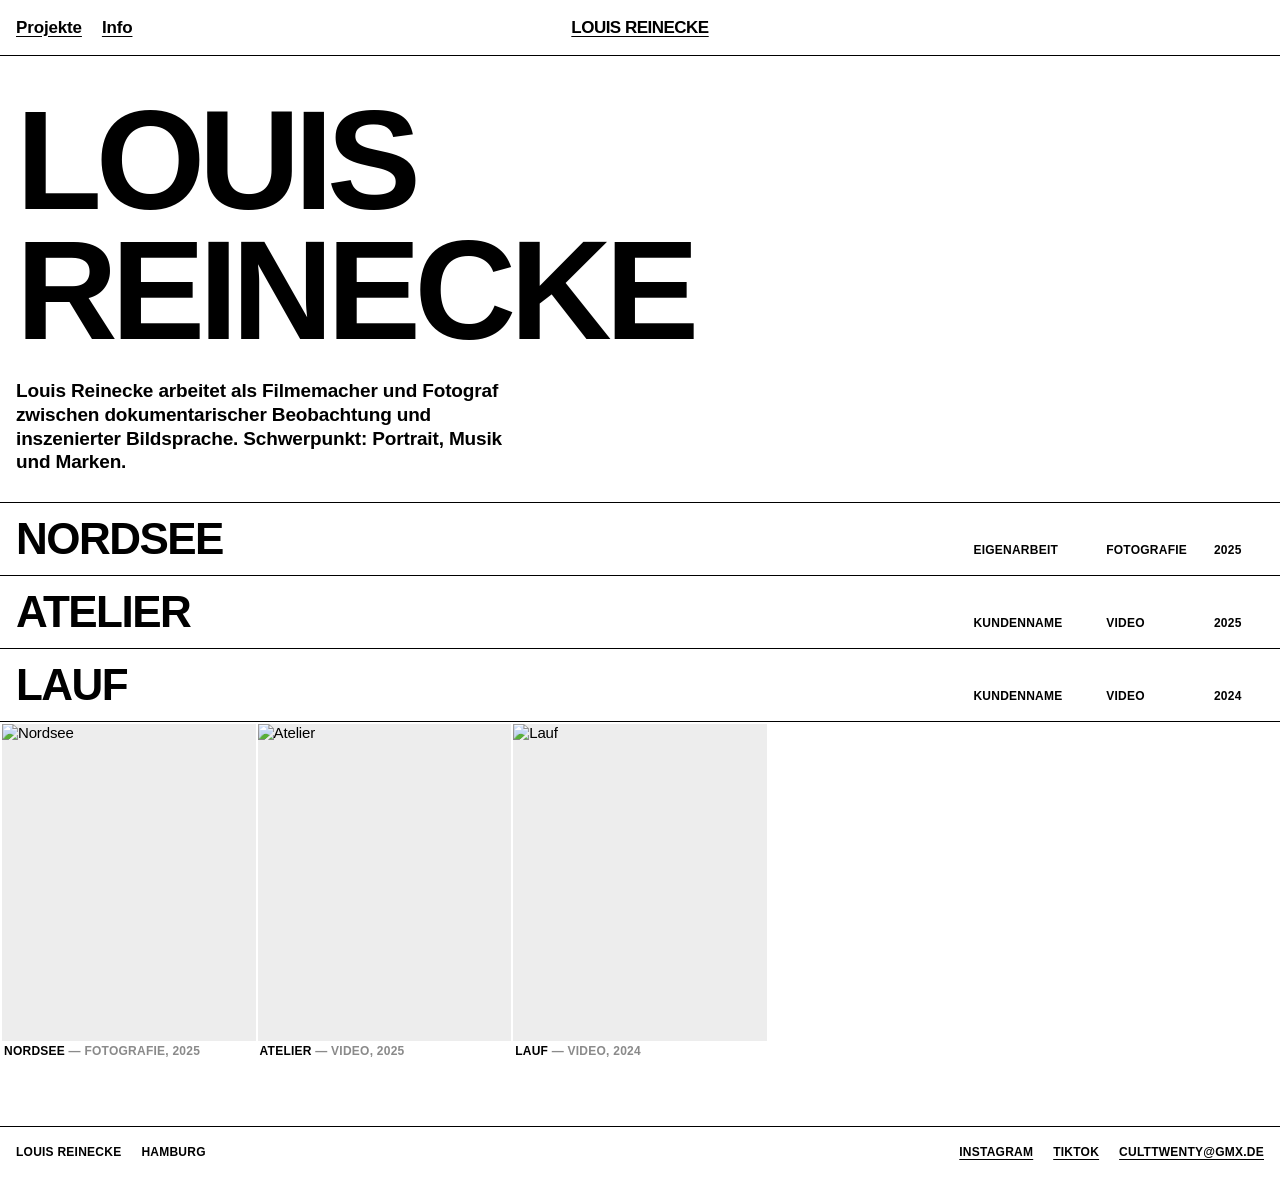
==== index.html @ aaf78e18 "Portfolio-Website: statisches Grundgerüst mit Projektdatenmodell Minimalistische Portfolio-Seite ohn" ====
<!doctype html>
<html lang="de">
<head>
<meta charset="utf-8">
<meta name="viewport" content="width=device-width, initial-scale=1">
<title>Louis Reinecke — Video &amp; Fotografie</title>
<meta name="description" content="Portfolio von Louis Reinecke: Video- und Fotoprojekte.">
<link rel="stylesheet" href="css/style.css">
</head>
<body>
  <nav class="nav">
    <div class="nav__left">
      <a href="index.html">Projekte</a>
      <a href="info.html">Info</a>
    </div>
    <a class="nav__mark" href="index.html" data-site-name>LOUIS REINECKE</a>
  </nav>
  <main>
    <header class="hero">
      <h1>Louis<br>Reinecke</h1>
      <p data-lede></p>
    </header>
    <section class="index" data-index></section>
    <section class="grid" data-grid></section>
  </main>
  <footer class="foot" data-foot></footer>
  <script src="js/app.js"></script>
</body>
</html>
---- css/style.css ----
/* LOUIS REINECKE — minimal portfolio */

:root {
  --bg: #ffffff;
  --fg: #000000;
  --muted: #8a8a8a;
  --rule: #000000;
  --pad: 16px;
  --nav-h: 56px;
}

*, *::before, *::after { box-sizing: border-box; }

html { -webkit-text-size-adjust: 100%; }

body {
  margin: 0;
  background: var(--bg);
  color: var(--fg);
  font-family: "Helvetica Neue", Helvetica, Arial, "Inter", system-ui, sans-serif;
  font-size: 15px;
  line-height: 1.25;
  letter-spacing: -0.01em;
  -webkit-font-smoothing: antialiased;
}

a { color: inherit; text-decoration: none; }

img, video, iframe { display: block; max-width: 100%; }

/* ---------- Navigation ---------- */

.nav {
  position: sticky;
  top: 0;
  z-index: 10;
  display: flex;
  align-items: center;
  justify-content: space-between;
  height: var(--nav-h);
  padding: 0 var(--pad);
  background: var(--bg);
  border-bottom: 1px solid var(--rule);
}

.nav a {
  font-weight: 700;
  font-size: 17px;
  text-decoration: underline;
  text-underline-offset: 3px;
}

.nav__left { display: flex; gap: 20px; }

.nav__mark {
  position: absolute;
  left: 50%;
  transform: translateX(-50%);
  font-weight: 800;
  font-size: 19px;
  letter-spacing: -0.03em;
  text-decoration: none;
}

@media (max-width: 640px) {
  .nav__mark { position: static; transform: none; }
  .nav__left { gap: 14px; }
  .nav a, .nav__mark { font-size: 14px; }
}

/* ---------- Hero ---------- */

.hero { padding: 40px var(--pad) 28px; }

.hero h1 {
  margin: 0;
  font-weight: 800;
  font-size: clamp(44px, 11vw, 168px);
  line-height: 0.92;
  letter-spacing: -0.045em;
  text-transform: uppercase;
}

.hero p {
  max-width: 46ch;
  margin: 24px 0 0;
  font-weight: 700;
  font-size: clamp(15px, 1.5vw, 19px);
  line-height: 1.25;
}

/* ---------- Index / Projektliste ---------- */

.index { border-top: 1px solid var(--rule); }

.row {
  display: grid;
  grid-template-columns: 1fr 14ch 11ch 6ch;
  gap: 16px;
  align-items: baseline;
  padding: 14px var(--pad);
  border-bottom: 1px solid var(--rule);
  transition: background 120ms linear;
}

.row:hover { background: var(--fg); color: var(--bg); }

.row__title {
  font-weight: 800;
  font-size: clamp(22px, 4.2vw, 44px);
  line-height: 1;
  letter-spacing: -0.035em;
  text-transform: uppercase;
}

.row__meta {
  font-weight: 700;
  font-size: 12px;
  text-transform: uppercase;
  letter-spacing: 0.02em;
}

@media (max-width: 700px) {
  .row { grid-template-columns: 1fr auto; }
  .row__meta--client { display: none; }
  .row__meta--type { grid-column: 1; }
}

/* ---------- Thumbnail-Raster ---------- */

.grid {
  display: grid;
  grid-template-columns: repeat(auto-fill, minmax(240px, 1fr));
  gap: 2px;
  padding: 2px;
}

.card { position: relative; display: block; }

.card__img {
  width: 100%;
  aspect-ratio: 4 / 5;
  object-fit: cover;
  background: #ededed;
}

.card__label {
  padding: 8px 2px 16px;
  font-weight: 700;
  font-size: 12px;
  text-transform: uppercase;
  letter-spacing: 0.02em;
}

.card__label span { color: var(--muted); }

/* ---------- Projektseite ---------- */

.project { padding: 40px var(--pad) 0; }

.project h1 {
  margin: 0;
  font-weight: 800;
  font-size: clamp(40px, 9vw, 132px);
  line-height: 0.92;
  letter-spacing: -0.045em;
  text-transform: uppercase;
}

.project__lede {
  max-width: 60ch;
  margin: 24px 0 0;
  font-weight: 700;
  font-size: clamp(15px, 1.5vw, 19px);
}

.specs {
  display: grid;
  grid-template-columns: repeat(auto-fit, minmax(150px, 1fr));
  gap: 20px;
  margin: 36px 0 40px;
  padding-top: 14px;
  border-top: 1px solid var(--rule);
}

.specs dt {
  font-weight: 700;
  font-size: 11px;
  text-transform: uppercase;
  letter-spacing: 0.06em;
  color: var(--muted);
}

.specs dd { margin: 5px 0 0; font-weight: 700; font-size: 15px; }

.media > * { margin-bottom: 2px; }

.media img { width: 100%; height: auto; }

.embed { position: relative; width: 100%; aspect-ratio: 16 / 9; }
.embed iframe { position: absolute; inset: 0; width: 100%; height: 100%; border: 0; }

.pager {
  display: flex;
  justify-content: space-between;
  gap: 16px;
  padding: 20px var(--pad);
  border-top: 1px solid var(--rule);
  font-weight: 700;
  font-size: 13px;
  text-transform: uppercase;
}

.pager a { text-decoration: underline; text-underline-offset: 3px; }

/* ---------- Info ---------- */

.info { padding: 40px var(--pad) 0; max-width: 62ch; }
.info h1 { font-weight: 800; font-size: clamp(36px, 7vw, 92px); line-height: 0.95; letter-spacing: -0.04em; text-transform: uppercase; margin: 0 0 24px; }
.info p { font-weight: 700; font-size: clamp(15px, 1.6vw, 20px); margin: 0 0 18px; }
.info a { text-decoration: underline; text-underline-offset: 3px; }

/* ---------- Footer ---------- */

.foot {
  display: flex;
  flex-wrap: wrap;
  gap: 8px 20px;
  margin-top: 64px;
  padding: 18px var(--pad);
  border-top: 1px solid var(--rule);
  font-weight: 700;
  font-size: 12px;
  text-transform: uppercase;
  letter-spacing: 0.02em;
}

.foot a { text-decoration: underline; text-underline-offset: 3px; }
.foot .foot__spacer { margin-left: auto; }

.empty { padding: 40px var(--pad); font-weight: 700; }
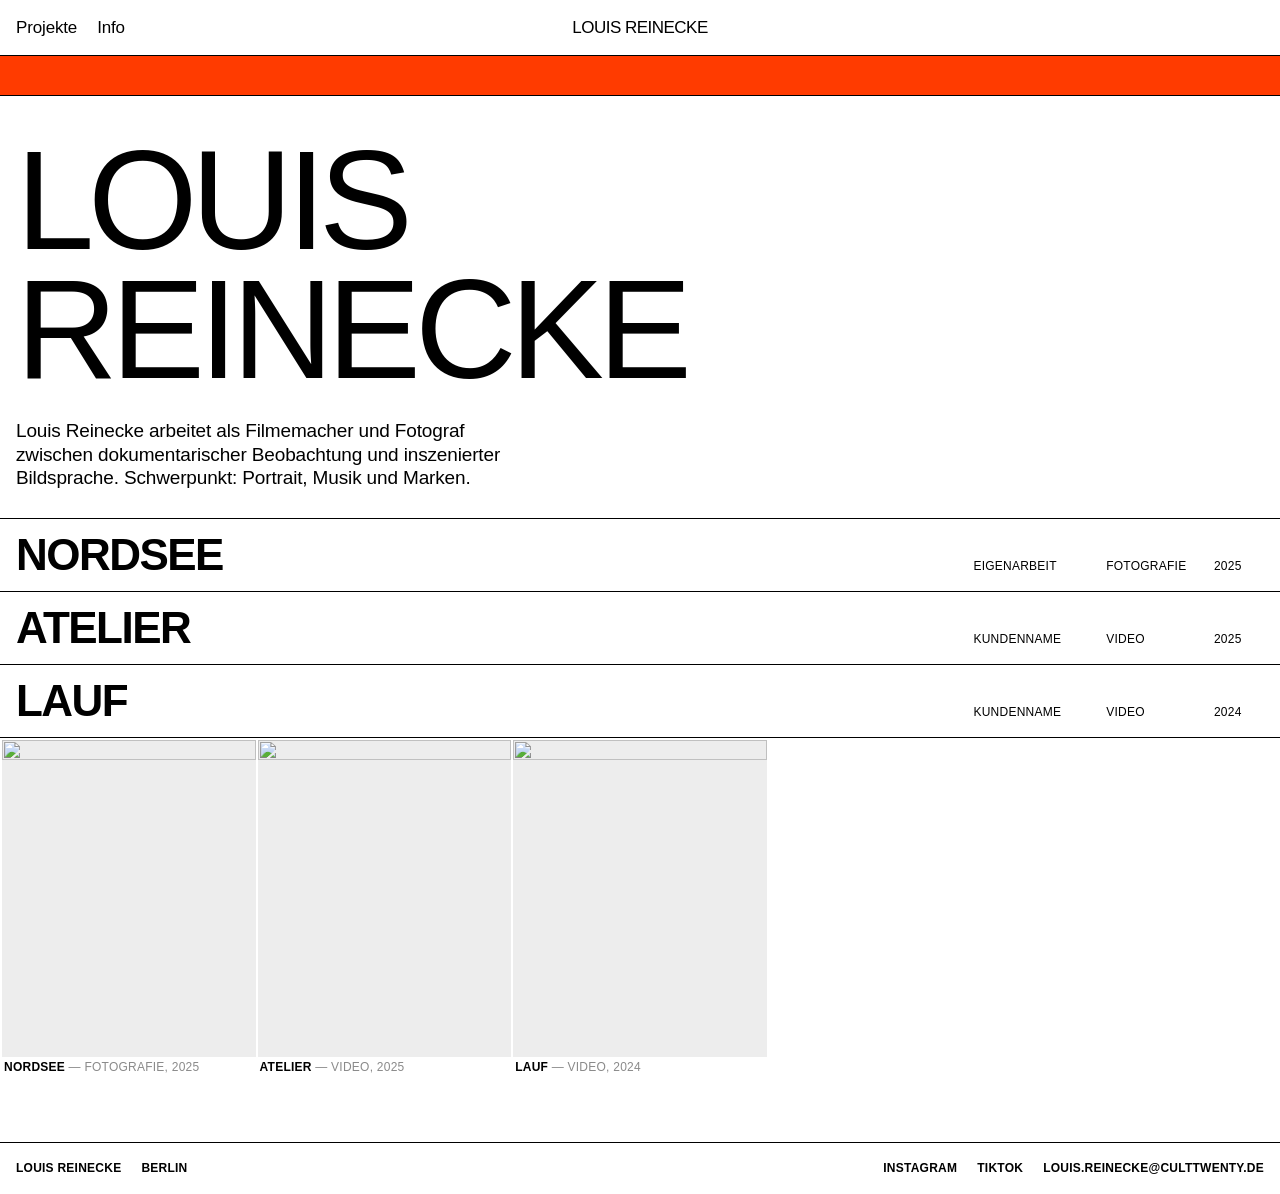
==== commit e1da8ec9: "Farbakzent, Laufband, Cursor-Vorschau und animierten Titel ergaenzen - Signalrot als einzige Akzentf" ====
--- a/index.html
+++ b/index.html
@@ -15,9 +15,10 @@
     </div>
     <a class="nav__mark" href="index.html" data-site-name>LOUIS REINECKE</a>
   </nav>
+  <div class="ticker" data-ticker></div>
   <main>
     <header class="hero">
-      <h1>Louis<br>Reinecke</h1>
+      <h1 data-split>Louis<br>Reinecke</h1>
       <p data-lede></p>
     </header>
     <section class="index" data-index></section>
--- a/css/style.css
+++ b/css/style.css
@@ -4,6 +4,7 @@
   --bg: #ffffff;
   --fg: #000000;
   --muted: #8a8a8a;
+  --accent: #ff3b00;
   --rule: #000000;
   --pad: 16px;
   --nav-h: 56px;
@@ -17,7 +18,11 @@
   margin: 0;
   background: var(--bg);
   color: var(--fg);
-  font-family: "Helvetica Neue", Helvetica, Arial, "Inter", system-ui, sans-serif;
+  /* SF Pro: auf Apple-Geraeten liefert -apple-system genau diese Schrift aus.
+     Apple lizenziert SF Pro nicht als Webfont, deshalb wird sie nicht geladen,
+     sondern vom System bezogen; ausserhalb greift der Fallback. */
+  font-family: -apple-system, BlinkMacSystemFont, "SF Pro Text", "SF Pro Display",
+    "Inter", "Helvetica Neue", Helvetica, Arial, sans-serif;
   font-size: 15px;
   line-height: 1.25;
   letter-spacing: -0.01em;
@@ -44,13 +49,14 @@
 }
 
 .nav a {
-  font-weight: 700;
+  font-weight: 500;
   font-size: 17px;
-  text-decoration: underline;
-  text-underline-offset: 3px;
 }
 
 .nav__left { display: flex; gap: 20px; }
+
+.nav a { transition: color 120ms linear; }
+.nav a:hover { color: var(--accent); }
 
 .nav__mark {
   position: absolute;
@@ -59,13 +65,18 @@
   font-weight: 800;
   font-size: 19px;
   letter-spacing: -0.03em;
-  text-decoration: none;
 }
 
 @media (max-width: 640px) {
-  .nav__mark { position: static; transform: none; }
+  .nav a { transition: color 120ms linear; }
+.nav a:hover { color: var(--accent); }
+
+.nav__mark { position: static; transform: none; }
   .nav__left { gap: 14px; }
-  .nav a, .nav__mark { font-size: 14px; }
+  .nav a, .nav a { transition: color 120ms linear; }
+.nav a:hover { color: var(--accent); }
+
+.nav__mark { font-size: 14px; }
 }
 
 /* ---------- Hero ---------- */
@@ -74,7 +85,7 @@
 
 .hero h1 {
   margin: 0;
-  font-weight: 800;
+  font-weight: 300;
   font-size: clamp(44px, 11vw, 168px);
   line-height: 0.92;
   letter-spacing: -0.045em;
@@ -84,7 +95,7 @@
 .hero p {
   max-width: 46ch;
   margin: 24px 0 0;
-  font-weight: 700;
+  font-weight: 400;
   font-size: clamp(15px, 1.5vw, 19px);
   line-height: 1.25;
 }
@@ -103,7 +114,7 @@
   transition: background 120ms linear;
 }
 
-.row:hover { background: var(--fg); color: var(--bg); }
+.row:hover { background: var(--accent); color: var(--bg); }
 
 .row__title {
   font-weight: 800;
@@ -114,7 +125,7 @@
 }
 
 .row__meta {
-  font-weight: 700;
+  font-weight: 500;
   font-size: 12px;
   text-transform: uppercase;
   letter-spacing: 0.02em;
@@ -152,7 +163,7 @@
   letter-spacing: 0.02em;
 }
 
-.card__label span { color: var(--muted); }
+.card__label span { color: var(--muted); font-weight: 400; }
 
 /* ---------- Projektseite ---------- */
 
@@ -170,7 +181,7 @@
 .project__lede {
   max-width: 60ch;
   margin: 24px 0 0;
-  font-weight: 700;
+  font-weight: 400;
   font-size: clamp(15px, 1.5vw, 19px);
 }
 
@@ -184,14 +195,14 @@
 }
 
 .specs dt {
-  font-weight: 700;
+  font-weight: 400;
   font-size: 11px;
   text-transform: uppercase;
   letter-spacing: 0.06em;
   color: var(--muted);
 }
 
-.specs dd { margin: 5px 0 0; font-weight: 700; font-size: 15px; }
+.specs dd { margin: 5px 0 0; font-weight: 500; font-size: 15px; }
 
 .media > * { margin-bottom: 2px; }
 
@@ -211,14 +222,16 @@
   text-transform: uppercase;
 }
 
-.pager a { text-decoration: underline; text-underline-offset: 3px; }
+.pager a { transition: color 120ms linear; }
+.pager a:hover { color: var(--accent); }
 
 /* ---------- Info ---------- */
 
 .info { padding: 40px var(--pad) 0; max-width: 62ch; }
 .info h1 { font-weight: 800; font-size: clamp(36px, 7vw, 92px); line-height: 0.95; letter-spacing: -0.04em; text-transform: uppercase; margin: 0 0 24px; }
-.info p { font-weight: 700; font-size: clamp(15px, 1.6vw, 20px); margin: 0 0 18px; }
-.info a { text-decoration: underline; text-underline-offset: 3px; }
+.info p { font-weight: 400; font-size: clamp(15px, 1.6vw, 20px); margin: 0 0 18px; }
+.info a { transition: color 120ms linear; }
+.info a:hover { color: var(--accent); }
 
 /* ---------- Footer ---------- */
 
@@ -235,7 +248,85 @@
   letter-spacing: 0.02em;
 }
 
-.foot a { text-decoration: underline; text-underline-offset: 3px; }
+.foot a { transition: color 120ms linear; }
+.foot a:hover { color: var(--accent); }
 .foot .foot__spacer { margin-left: auto; }
 
 .empty { padding: 40px var(--pad); font-weight: 700; }
+
+/* ---------- Spielerei 1: Bildvorschau am Cursor ---------- */
+
+.peek {
+  position: fixed;
+  top: 0;
+  left: 0;
+  z-index: 20;
+  width: 220px;
+  aspect-ratio: 4 / 5;
+  object-fit: cover;
+  background: var(--accent);
+  opacity: 0;
+  transform: translate(-50%, -50%) scale(0.92);
+  transition: opacity 140ms linear, transform 140ms ease-out;
+  pointer-events: none;
+}
+
+.peek.is-on { opacity: 1; transform: translate(-50%, -50%) scale(1); }
+
+/* Nur wo es einen echten Zeiger gibt — auf Touch waere es sinnlos. */
+@media (hover: none), (pointer: coarse) {
+  .peek { display: none; }
+}
+
+/* ---------- Spielerei 2: Laufband ---------- */
+
+.ticker {
+  overflow: hidden;
+  padding: 10px 0;
+  background: var(--accent);
+  color: var(--bg);
+  border-bottom: 1px solid var(--rule);
+  white-space: nowrap;
+}
+
+.ticker__track {
+  display: inline-block;
+  padding-left: 100%;
+  font-weight: 800;
+  font-size: 13px;
+  text-transform: uppercase;
+  letter-spacing: 0.02em;
+  animation: ticker 26s linear infinite;
+}
+
+.ticker:hover .ticker__track { animation-play-state: paused; }
+
+.ticker__track span { margin: 0 28px; }
+
+@keyframes ticker {
+  from { transform: translateX(0); }
+  to   { transform: translateX(-100%); }
+}
+
+@media (prefers-reduced-motion: reduce) {
+  .ticker__track { animation: none; padding-left: var(--pad); }
+  .peek { transition: none; }
+}
+
+/* ---------- Titel: Buchstaben atmen in Gewicht und Groesse ---------- */
+
+.ltr {
+  display: inline-block;
+  transform-origin: 50% 88%;
+  animation: breathe 4.5s ease-in-out infinite;
+  will-change: transform, font-weight;
+}
+
+@keyframes breathe {
+  0%, 100% { font-weight: 200; transform: scale(0.94); }
+  50%      { font-weight: 800; transform: scale(1.06); }
+}
+
+@media (prefers-reduced-motion: reduce) {
+  .ltr { animation: none; font-weight: 700; transform: none; }
+}
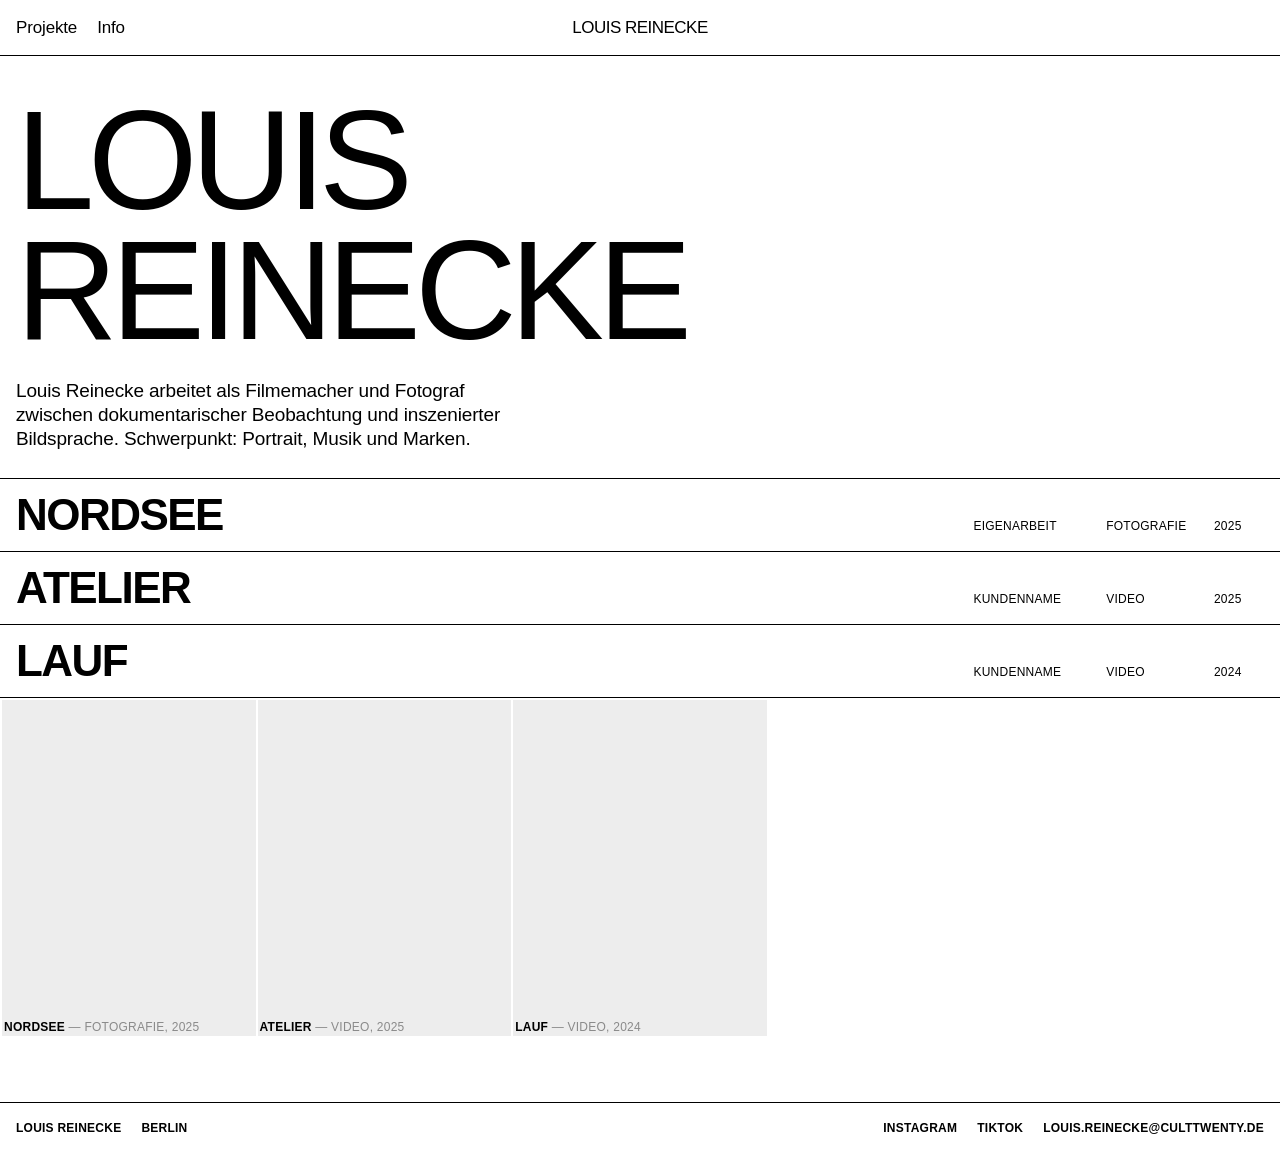
==== commit e95d0b39: "Laufband entfernen und haengende Hover-Vorschau beheben Die Vorschau erschien auch ohne vorhandenes " ====
--- a/index.html
+++ b/index.html
@@ -15,7 +15,6 @@
     </div>
     <a class="nav__mark" href="index.html" data-site-name>LOUIS REINECKE</a>
   </nav>
-  <div class="ticker" data-ticker></div>
   <main>
     <header class="hero">
       <h1 data-split>Louis<br>Reinecke</h1>
--- a/css/style.css
+++ b/css/style.css
@@ -146,7 +146,10 @@
   padding: 2px;
 }
 
-.card { position: relative; display: block; }
+.card { position: relative; display: block; background: #ededed; }
+
+/* Fehlt ein Bild noch, bleibt die graue Flaeche der Karte stehen. */
+.card__img:not([src]), .card__img[data-broken] { visibility: hidden; }
 
 .card__img {
   width: 100%;
@@ -264,53 +267,16 @@
   width: 220px;
   aspect-ratio: 4 / 5;
   object-fit: cover;
-  background: var(--accent);
   opacity: 0;
-  transform: translate(-50%, -50%) scale(0.92);
-  transition: opacity 140ms linear, transform 140ms ease-out;
+  transition: opacity 140ms linear;
   pointer-events: none;
 }
 
-.peek.is-on { opacity: 1; transform: translate(-50%, -50%) scale(1); }
+.peek.is-on { opacity: 1; }
 
 /* Nur wo es einen echten Zeiger gibt — auf Touch waere es sinnlos. */
 @media (hover: none), (pointer: coarse) {
   .peek { display: none; }
-}
-
-/* ---------- Spielerei 2: Laufband ---------- */
-
-.ticker {
-  overflow: hidden;
-  padding: 10px 0;
-  background: var(--accent);
-  color: var(--bg);
-  border-bottom: 1px solid var(--rule);
-  white-space: nowrap;
-}
-
-.ticker__track {
-  display: inline-block;
-  padding-left: 100%;
-  font-weight: 800;
-  font-size: 13px;
-  text-transform: uppercase;
-  letter-spacing: 0.02em;
-  animation: ticker 26s linear infinite;
-}
-
-.ticker:hover .ticker__track { animation-play-state: paused; }
-
-.ticker__track span { margin: 0 28px; }
-
-@keyframes ticker {
-  from { transform: translateX(0); }
-  to   { transform: translateX(-100%); }
-}
-
-@media (prefers-reduced-motion: reduce) {
-  .ticker__track { animation: none; padding-left: var(--pad); }
-  .peek { transition: none; }
 }
 
 /* ---------- Titel: Buchstaben atmen in Gewicht und Groesse ---------- */
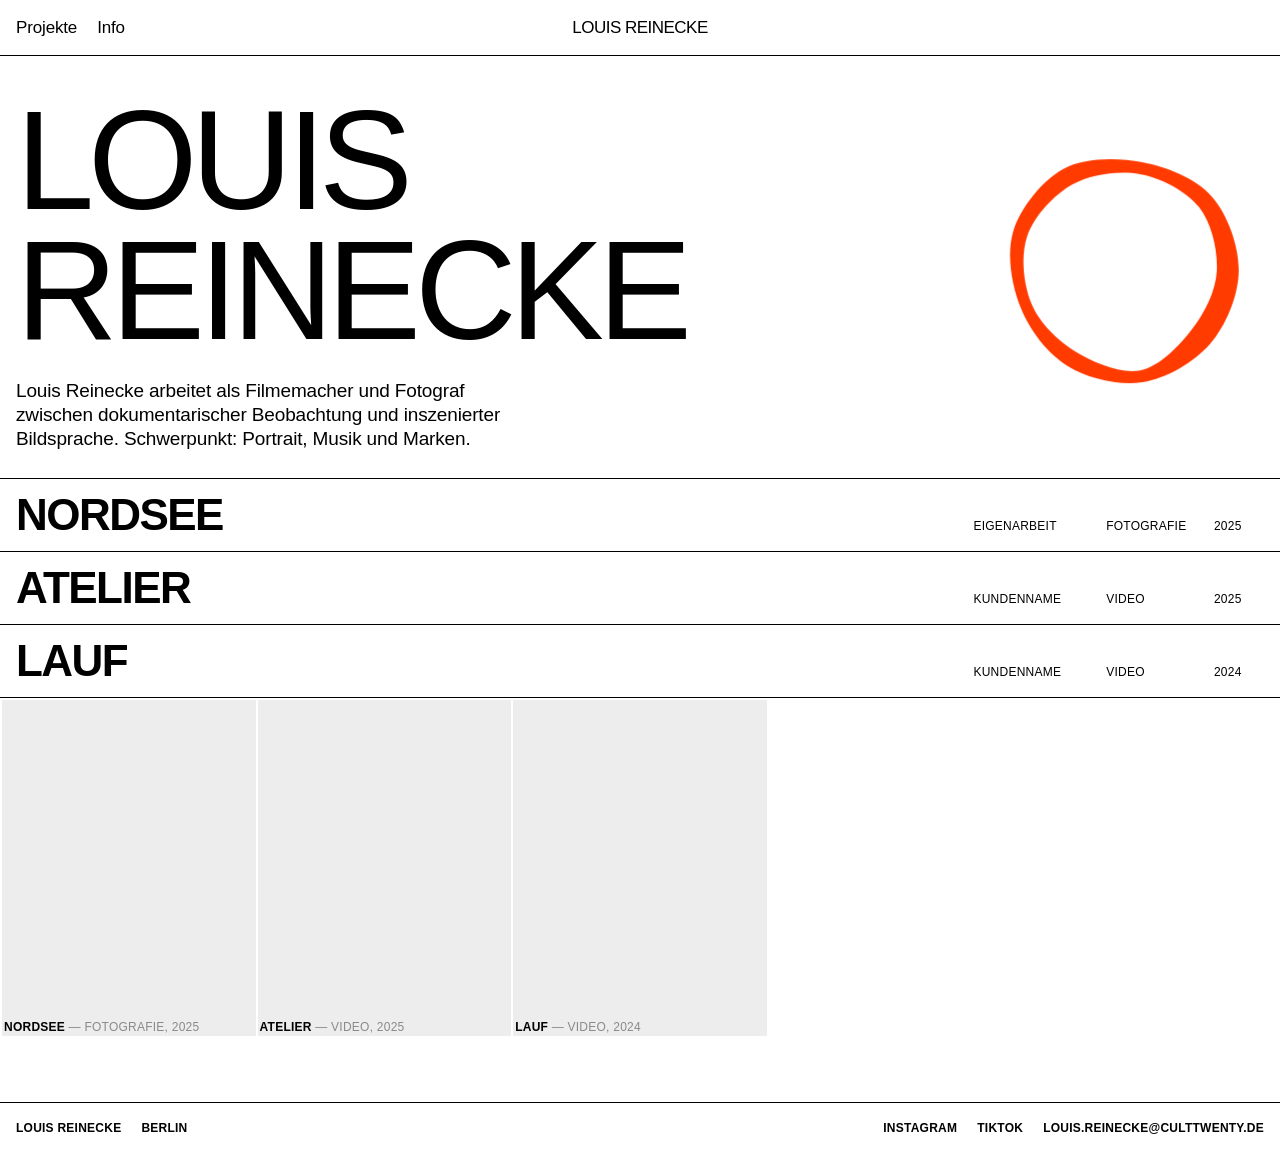
==== commit 77ed4e0f: "Rotierenden Ring neben dem Titel einbauen Marker-Variante: Aussen- und Innenkante haben getrennte Ab" ====
--- a/index.html
+++ b/index.html
@@ -17,8 +17,11 @@
   </nav>
   <main>
     <header class="hero">
-      <h1 data-split>Louis<br>Reinecke</h1>
-      <p data-lede></p>
+      <div class="hero__text">
+        <h1 data-split>Louis<br>Reinecke</h1>
+        <p data-lede></p>
+      </div>
+      <div class="hero__ring" data-ring></div>
     </header>
     <section class="index" data-index></section>
     <section class="grid" data-grid></section>
--- a/css/style.css
+++ b/css/style.css
@@ -81,7 +81,40 @@
 
 /* ---------- Hero ---------- */
 
-.hero { padding: 40px var(--pad) 28px; }
+.hero {
+  display: grid;
+  grid-template-columns: 1fr auto;
+  align-items: center;
+  gap: 32px;
+  padding: 40px var(--pad) 28px;
+}
+
+.hero__ring {
+  width: clamp(150px, 22vw, 330px);
+  aspect-ratio: 1;
+  color: var(--accent);
+}
+
+.hero__ring svg { width: 100%; height: auto; }
+
+/* Gleichmaessig und linear, damit die Drehung im Gegensatz zum stufigen
+   Titel butterweich in der vollen Bildrate des Bildschirms laeuft. */
+.ring__spin {
+  transform-origin: 50% 50%;
+  animation: ring-spin var(--umlauf, 4s) linear infinite;
+  will-change: transform;
+}
+
+@keyframes ring-spin { to { transform: rotate(360deg); } }
+
+@media (prefers-reduced-motion: reduce) {
+  .ring__spin { animation: none; }
+}
+
+@media (max-width: 760px) {
+  .hero { grid-template-columns: 1fr; gap: 20px; }
+  .hero__ring { order: -1; width: clamp(120px, 34vw, 200px); }
+}
 
 .hero h1 {
   margin: 0;
@@ -174,7 +207,7 @@
 
 .project h1 {
   margin: 0;
-  font-weight: 800;
+  font-weight: 300;
   font-size: clamp(40px, 9vw, 132px);
   line-height: 0.92;
   letter-spacing: -0.045em;
@@ -231,7 +264,7 @@
 /* ---------- Info ---------- */
 
 .info { padding: 40px var(--pad) 0; max-width: 62ch; }
-.info h1 { font-weight: 800; font-size: clamp(36px, 7vw, 92px); line-height: 0.95; letter-spacing: -0.04em; text-transform: uppercase; margin: 0 0 24px; }
+.info h1 { font-weight: 300; font-size: clamp(36px, 7vw, 92px); line-height: 0.95; letter-spacing: -0.04em; text-transform: uppercase; margin: 0 0 24px; }
 .info p { font-weight: 400; font-size: clamp(15px, 1.6vw, 20px); margin: 0 0 18px; }
 .info a { transition: color 120ms linear; }
 .info a:hover { color: var(--accent); }
@@ -284,13 +317,19 @@
 .ltr {
   display: inline-block;
   transform-origin: 50% 88%;
-  animation: breathe 4.5s ease-in-out infinite;
+  /* Dauer, Verzoegerung und Stufung setzt das Skript je Buchstabe. */
+  animation: breathe 4s steps(5, end) infinite;
   will-change: transform, font-weight;
+
+  --w-min: 200;
+  --w-max: 800;
+  --s-min: 0.94;
+  --s-max: 1.06;
 }
 
 @keyframes breathe {
-  0%, 100% { font-weight: 200; transform: scale(0.94); }
-  50%      { font-weight: 800; transform: scale(1.06); }
+  0%, 100% { font-weight: var(--w-min); transform: scale(var(--s-min)); }
+  50%      { font-weight: var(--w-max); transform: scale(var(--s-max)); }
 }
 
 @media (prefers-reduced-motion: reduce) {
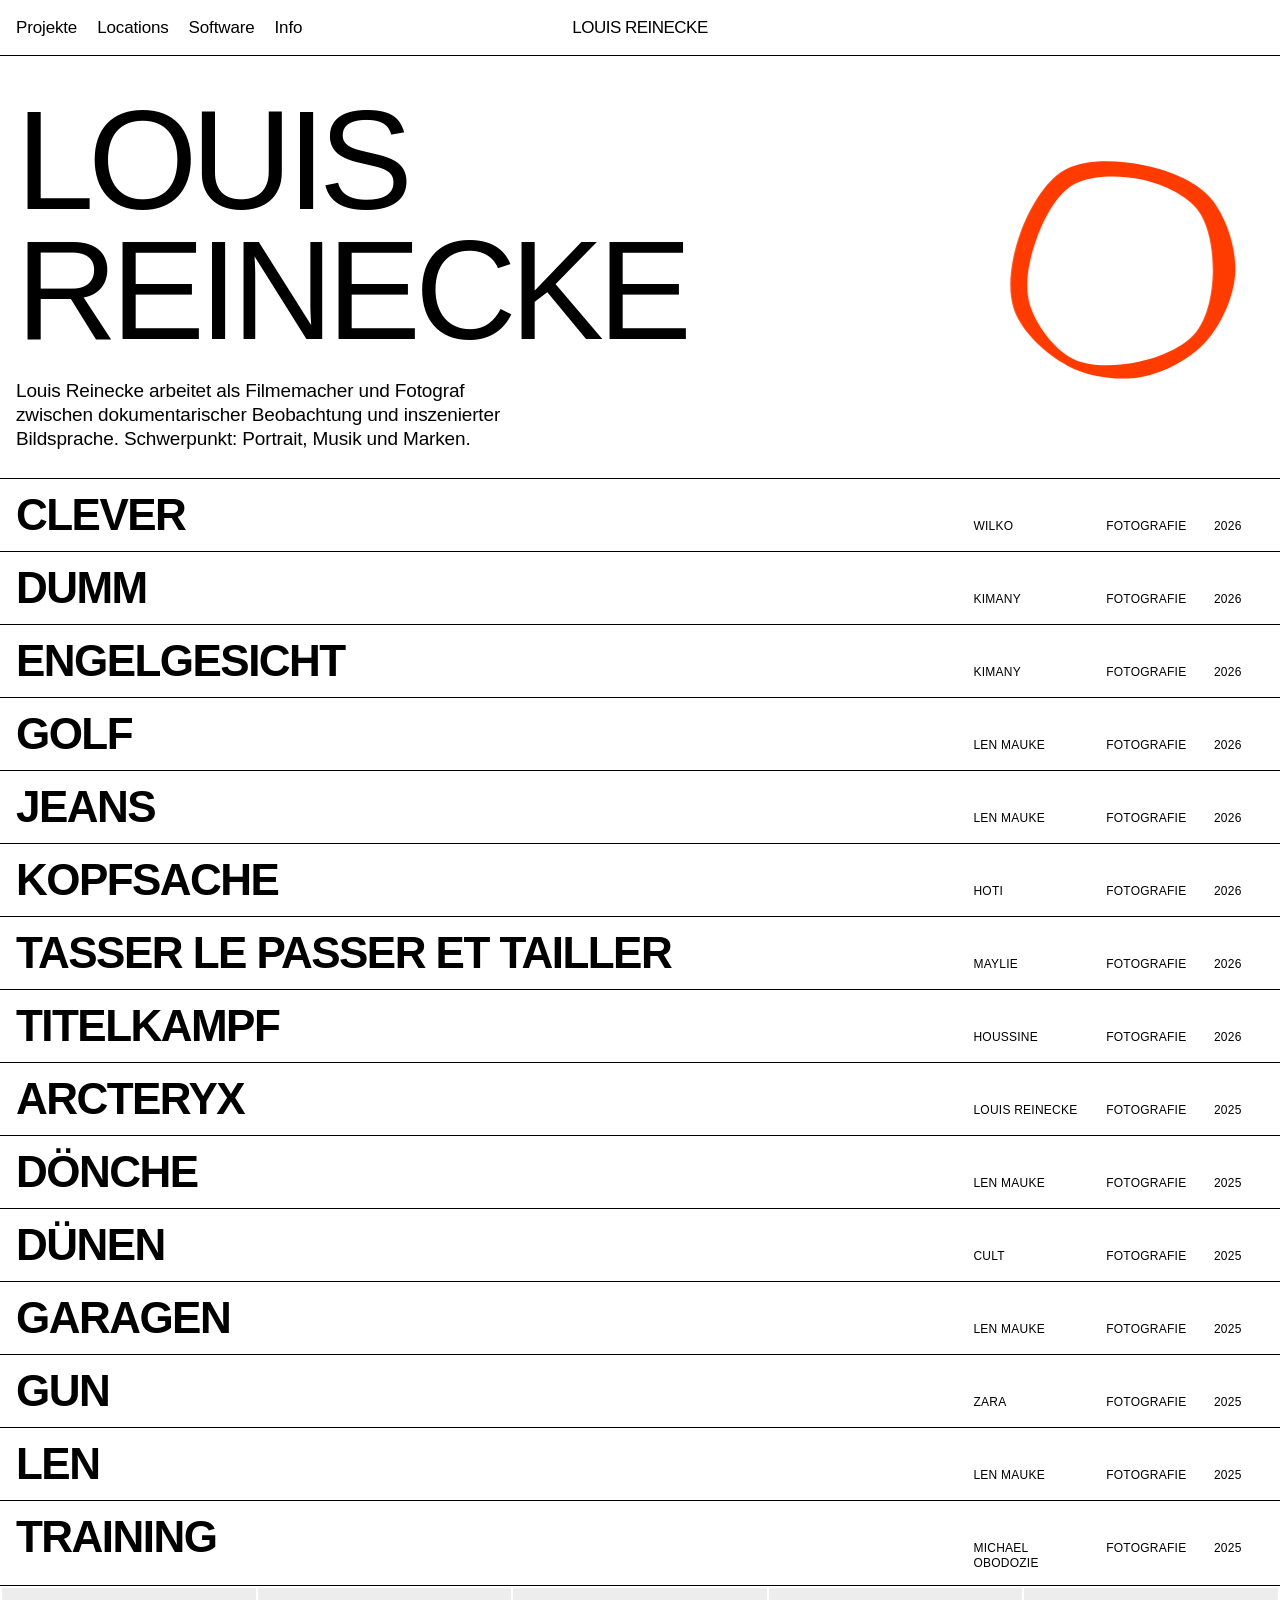
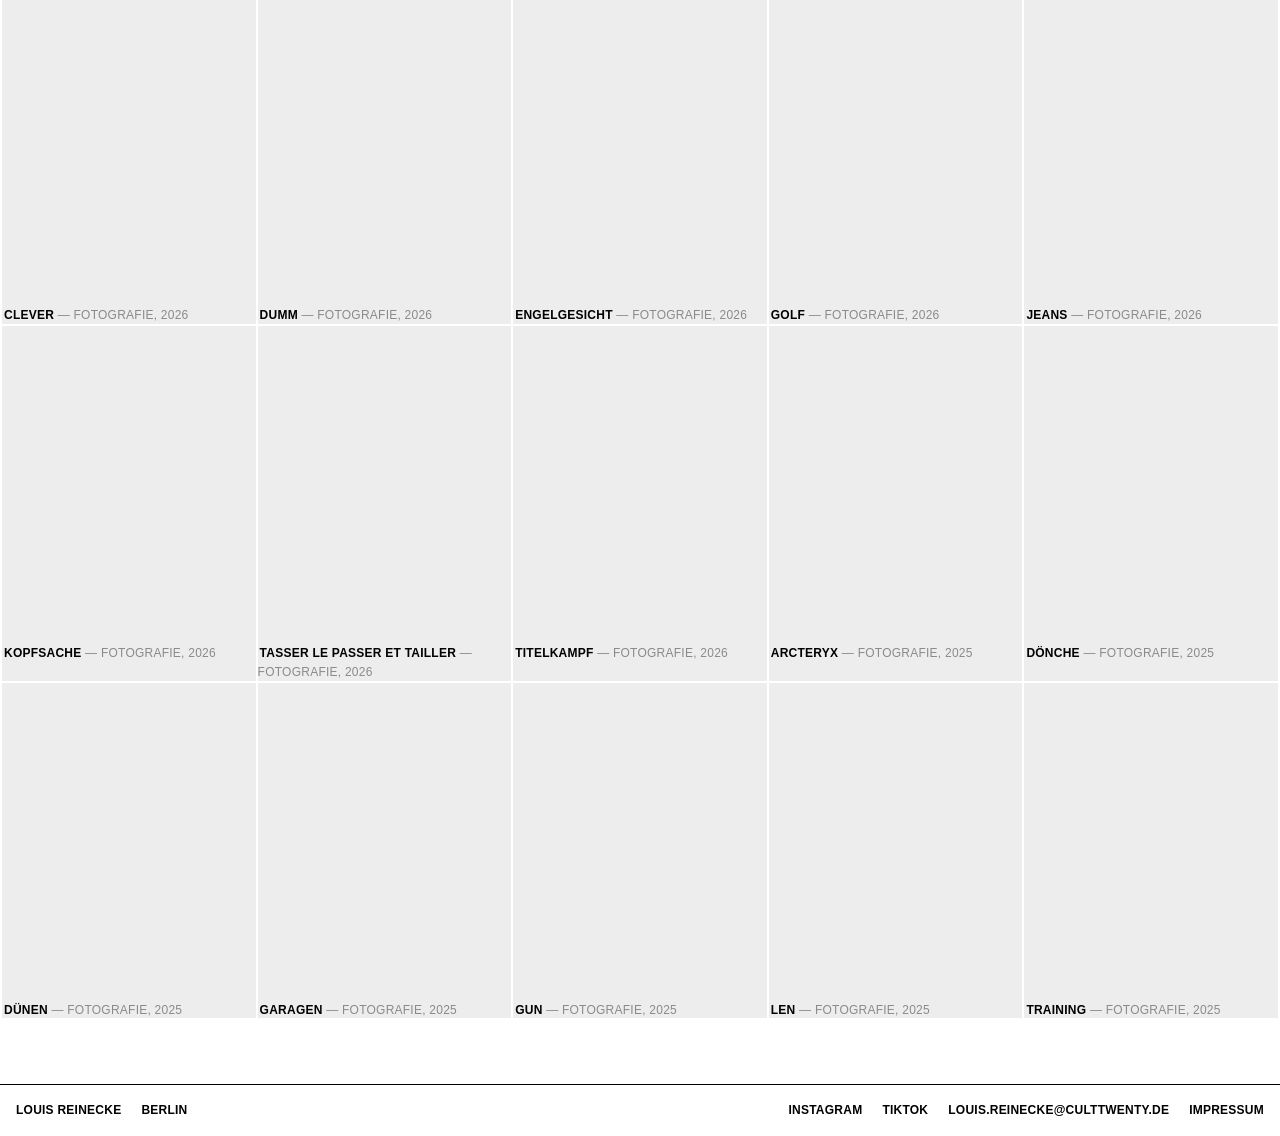
==== commit f405980a: "Menuepunkt Locations mit Drehorten ergaenzen Neue Seite locations.html zeigt je Ort Name, Adresse un" ====
--- a/index.html
+++ b/index.html
@@ -11,6 +11,8 @@
   <nav class="nav">
     <div class="nav__left">
       <a href="index.html">Projekte</a>
+      <a href="locations.html">Locations</a>
+      <a href="software.html">Software</a>
       <a href="info.html">Info</a>
     </div>
     <a class="nav__mark" href="index.html" data-site-name>LOUIS REINECKE</a>
--- a/css/style.css
+++ b/css/style.css
@@ -112,8 +112,9 @@
 }
 
 @media (max-width: 760px) {
-  .hero { grid-template-columns: 1fr; gap: 20px; }
-  .hero__ring { order: -1; width: clamp(120px, 34vw, 200px); }
+  /* Bleibt neben dem Titel stehen, nur deutlich kleiner. */
+  .hero { gap: 14px; align-items: start; padding-top: 28px; }
+  .hero__ring { width: clamp(64px, 21vw, 120px); margin-top: 6px; }
 }
 
 .hero h1 {
@@ -335,3 +336,120 @@
 @media (prefers-reduced-motion: reduce) {
   .ltr { animation: none; font-weight: 700; transform: none; }
 }
+
+/* ---------- Feste Signatur auf Projektseiten ---------- */
+
+.mark {
+  position: fixed;
+  right: var(--pad);
+  bottom: 18px;
+  z-index: 5;
+  color: #ffffff;
+  font-size: clamp(17px, 2.1vw, 30px);
+  line-height: 1;
+  letter-spacing: -0.03em;
+  text-transform: uppercase;
+  text-align: right;
+  white-space: nowrap;
+  font-weight: 300;
+  /* Liegt ueber den Bildern, darf aber keine Klicks abfangen. */
+  pointer-events: none;
+}
+
+@media (max-width: 700px) {
+  .mark { bottom: 12px; font-size: 15px; }
+}
+
+/* ---------- Software: Downloadliste ---------- */
+
+/* Eigene Seiten ohne Ring brauchen die zweite Spalte nicht. */
+.hero--plain { grid-template-columns: 1fr; }
+
+.hero__note {
+  max-width: 46ch;
+  margin: 20px 0 0;
+  font-weight: 400;
+  font-size: clamp(15px, 1.5vw, 19px);
+}
+
+/* Beschreibung braucht mehr Platz als eine Kundenspalte. */
+.row--dl { grid-template-columns: minmax(9ch, 1fr) minmax(0, 1.6fr) 10ch 7ch; }
+
+.row--dl .row__meta--client {
+  font-weight: 400;
+  font-size: 13.5px;
+  text-transform: none;
+  letter-spacing: 0;
+  line-height: 1.4;
+  max-width: 52ch;
+}
+
+@media (max-width: 700px) {
+  .row--dl { grid-template-columns: 1fr auto; }
+  .row--dl .row__meta--client { display: block; grid-column: 1 / -1; }
+}
+
+/* Noch nicht hochgeladen: sichtbar, aber sichtlich inaktiv. */
+.row--soon { color: var(--muted); pointer-events: none; }
+.row--soon:hover { background: none; color: var(--muted); }
+
+/* ---------- Impressum ---------- */
+
+.legal { padding-bottom: 20px; }
+
+.legal h2 {
+  margin: 34px 0 8px;
+  font-size: 11px;
+  font-weight: 500;
+  letter-spacing: 0.06em;
+  text-transform: uppercase;
+  color: var(--muted);
+}
+
+.legal p { font-size: 15px; line-height: 1.5; margin: 0 0 10px; }
+
+/* ---------- Locations ---------- */
+
+.ort { border-top: 1px solid var(--rule); }
+
+.ort__kopf {
+  display: flex;
+  flex-wrap: wrap;
+  align-items: baseline;
+  justify-content: space-between;
+  gap: 8px 24px;
+  padding: 14px var(--pad);
+}
+
+.ort__name {
+  margin: 0;
+  font-weight: 800;
+  font-size: clamp(22px, 4.2vw, 44px);
+  line-height: 1;
+  letter-spacing: -0.035em;
+  text-transform: uppercase;
+}
+
+.ort__adresse {
+  font-weight: 500;
+  font-size: 12px;
+  text-transform: uppercase;
+  letter-spacing: 0.02em;
+  transition: color 120ms linear;
+}
+
+.ort__adresse:hover { color: var(--accent); }
+
+.ort__bilder {
+  display: grid;
+  grid-template-columns: repeat(auto-fill, minmax(260px, 1fr));
+  gap: 2px;
+  padding: 0 2px 2px;
+}
+
+.ort__bilder img {
+  width: 100%;
+  aspect-ratio: 3 / 2;
+  object-fit: cover;
+  background: #ededed;
+}
